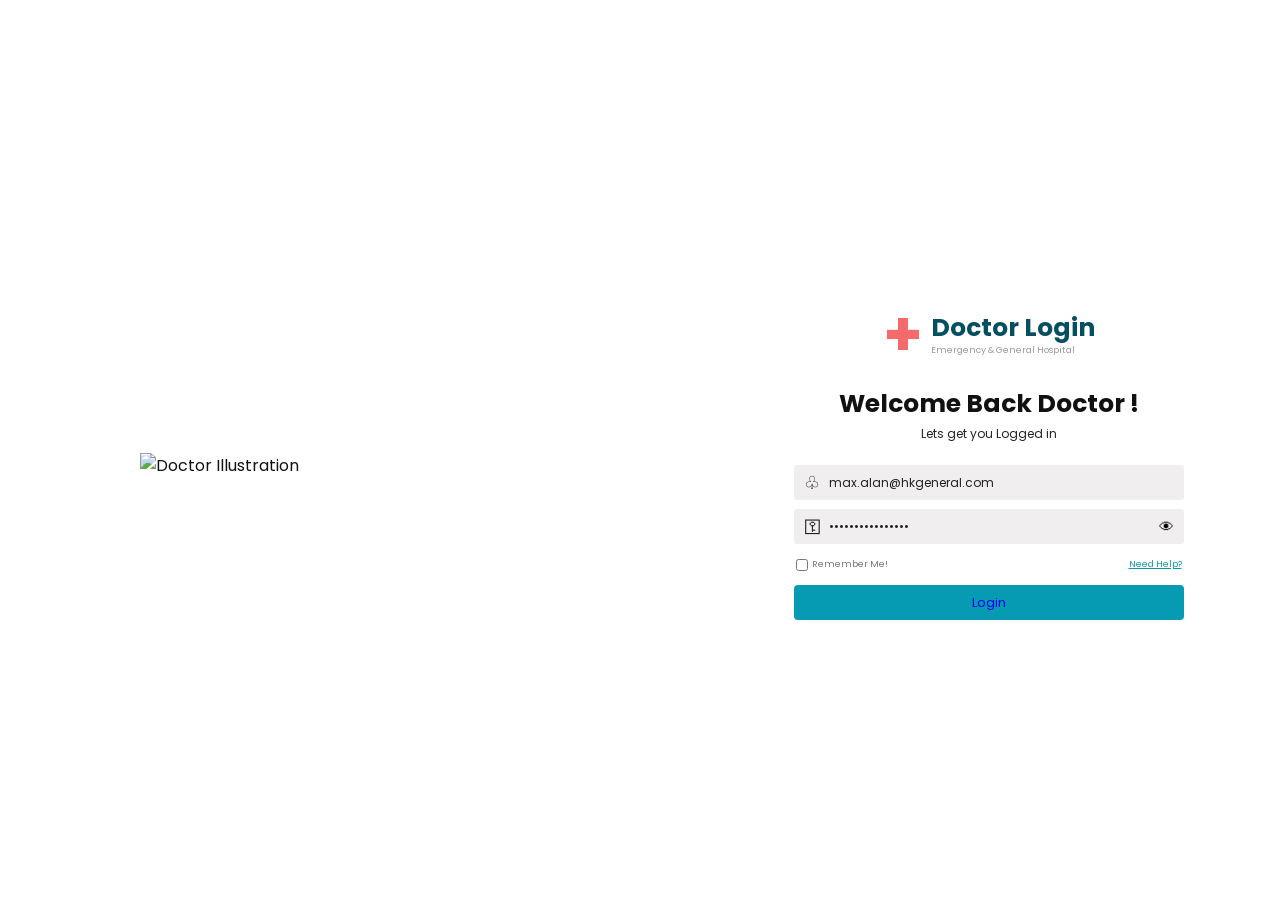
==== Login.html @ 799c015d "Add files via upload" ====
<!DOCTYPE html>
<html lang="en">
<head>
    <meta charset="UTF-8">
    <meta name="viewport" content="width=device-width, initial-scale=1.0">

    <title>Doctor Login</title>

    <link rel="stylesheet" href="login.css">

    <!-- Google Font -->
    <link rel="preconnect" href="https://fonts.googleapis.com">
    <link rel="preconnect" href="https://fonts.gstatic.com" crossorigin>
    <link
        href="https://fonts.googleapis.com/css2?family=Poppins:wght@400;500;600;700&display=swap"
        rel="stylesheet"
    >
</head>

<body>

    <!-- Hospital Logo -->
    <div class="hospital-logo">
    </div>


    <main class="container">

        <!-- LEFT SIDE -->
        <section class="left-section">

            <img
                src="doctor-illustration.png"
                alt="Doctor Illustration"
                class="doctor-image"
            >

        </section>


        <!-- RIGHT SIDE -->
        <section class="login-section">

            <!-- Hospital Logo -->
            <div class="login-logo">

                <div class="plus-large">+</div>

                <div>
                    <h2> Doctor Login </h2>
                    <p>Emergency & General Hospital</p>
                </div>

            </div>


            <!-- Heading -->
            <h1>Welcome Back Doctor !</h1>

            <p class="subtitle">
                Lets get you Logged in
            </p>


            <!-- Email -->
            <div class="input-box">

                <span class="input-icon">♧</span>

                <input
                    type="email"
                    placeholder="max.alan@hkgeneral.com"
                >

            </div>


            <!-- Password -->
            <div class="input-box">

                <span class="input-icon">⚿</span>

                <input
                    type="password"
                    id="password"
                    placeholder="••••••••••••••••"
                >

                <button
                    class="eye-button"
                    onclick="togglePassword()"
                >
                    👁
                </button>

            </div>


            <!-- Remember / Help -->
            <div class="options">

                <label>
                    <input type="checkbox">
                    Remember Me!
                </label>

                <a href="#">
                    Need Help?
                </a>

            </div>


            <!-- Login -->
            <button class="login-button">
                <a style="text-decoration: none;"   href="./index.html">Login</a>
            </button>

        </section>

    </main>


    <script>

        function togglePassword() {

            const password =
                document.getElementById("password");

            if (password.type === "password") {

                password.type = "text";

            } else {

                password.type = "password";

            }

        }

    </script>

</body>
</html>
---- login.css ----
* {
    margin: 0;
    padding: 0;
    box-sizing: border-box;
}


body {
    font-family: "Poppins", sans-serif;
    background: #ffffff;
    min-height: 100vh;
    color: #111;
}


/* =========================
   TOP LEFT LOGO
========================= */

.hospital-logo {
    position: absolute;
    top: 20px;
    left: 43px;

    display: flex;
    flex-direction: column;

    align-items: center;
}


.plus-small {
    color: #f56b6b;

    font-size: 46px;

    font-weight: 700;

    line-height: 35px;
}


.hospital-name {
    color: #075362;

    font-size: 13px;

    font-weight: 700;

    margin-top: 3px;
}


/* =========================
   MAIN CONTAINER
========================= */

.container {
    width: 100%;

    min-height: 100vh;

    display: flex;

    align-items: center;

    justify-content: center;

    gap: 70px;

    padding: 70px 70px 40px;
}


/* =========================
   LEFT SECTION
========================= */

.left-section {
    width: 55%;

    display: flex;

    justify-content: center;

    align-items: center;
}


.doctor-image {
    width: 540px;

    max-width: 100%;

    height: auto;

    object-fit: contain;
}


/* =========================
   RIGHT SECTION
========================= */

.login-section {
    width: 390px;

    display: flex;

    flex-direction: column;

    align-items: stretch;
}


/* =========================
   LOGIN HOSPITAL LOGO
========================= */

.login-logo {
    display: flex;

    align-items: center;

    justify-content: center;

    margin-bottom: 20px;
}


.plus-large {
    color: #f56b6b;

    font-size: 62px;

    font-weight: 700;

    line-height: 50px;

    margin-right: 8px;
}


.login-logo h2 {
    color: #064f60;

    font-size: 25px;

    line-height: 28px;

    font-weight: 700;
}


.login-logo p {
    color: #999;

    font-size: 9px;

    margin-top: 2px;
}


/* =========================
   HEADING
========================= */

.login-section h1 {
    text-align: center;

    font-size: 25px;

    font-weight: 700;

    margin-top: 5px;
}


.subtitle {
    text-align: center;

    font-size: 12px;

    margin-top: 2px;

    margin-bottom: 22px;

    color: #222;
}


/* =========================
   INPUT
========================= */

.input-box {
    width: 100%;

    height: 35px;

    background: #f0eeee;

    margin-bottom: 9px;

    display: flex;

    align-items: center;

    border-radius: 3px;

    padding: 0 10px;
}


.input-icon {
    width: 25px;

    color: #222;

    font-size: 18px;
}


.input-box input {
    flex: 1;

    border: none;

    outline: none;

    background: transparent;

    font-family: "Poppins", sans-serif;

    font-size: 12px;

    color: #222;
}


.input-box input::placeholder {
    color: #222;

    opacity: 1;
}


/* =========================
   EYE BUTTON
========================= */

.eye-button {
    border: none;

    background: transparent;

    cursor: pointer;

    font-size: 15px;
}


/* =========================
   OPTIONS
========================= */

.options {
    display: flex;

    align-items: center;

    justify-content: space-between;

    margin: 5px 2px 14px;

    font-size: 9px;

    color: #777;
}


.options label {
    display: flex;

    align-items: center;

    gap: 4px;
}


.options input {
    width: 12px;

    height: 12px;
}


.options a {
    color: #1595a5;

    text-decoration: underline;
}


/* =========================
   LOGIN BUTTON
========================= */

.login-button {
    width: 100%;

    height: 35px;

    border: none;

    border-radius: 4px;

    background: #079bb3;

    color: white;

    font-family: "Poppins", sans-serif;

    font-size: 13px;

    cursor: pointer;

    transition: 0.3s;
}


.login-button:hover {
    background: #07879b;
}


/* =========================
   ALTERNATIVE LOGIN
========================= */

.alternative {
    text-align: center;

    font-size: 10px;

    color: #888;

    margin: 17px 0 12px;
}


/* =========================
   SOCIAL BUTTONS
========================= */

.social-buttons {
    display: flex;

    gap: 18px;
}


.social {
    flex: 1;

    height: 31px;

    background: white;

    border: 1px solid #0a9caf;

    border-radius: 4px;

    color: #1595a5;

    font-family: "Poppins", sans-serif;

    font-size: 9px;

    cursor: pointer;

    transition: 0.3s;
}


.social span {
    font-weight: 700;

    margin-right: 5px;

    font-size: 14px;
}


.social:hover {
    background: #eefbfc;
}


/* =========================
   RESPONSIVE DESIGN
========================= */

@media (max-width: 900px) {

    .container {
        flex-direction: column;

        gap: 30px;

        padding-top: 100px;
    }


    .left-section {
        width: 100%;
    }


    .doctor-image {
        width: 450px;
    }


    .login-section {
        width: 390px;

        max-width: 90%;
    }
}


@media (max-width: 500px) {

    .hospital-logo {
        left: 20px;
        top: 15px;
    }


    .container {
        padding:
            90px
            20px
            30px;
    }


    .doctor-image {
        width: 350px;
    }


    .login-section {
        width: 100%;
    }


    .login-section h1 {
        font-size: 21px;
    }


    .login-logo h2 {
        font-size: 22px;
    }


    .social-buttons {
        gap: 8px;
    }

}
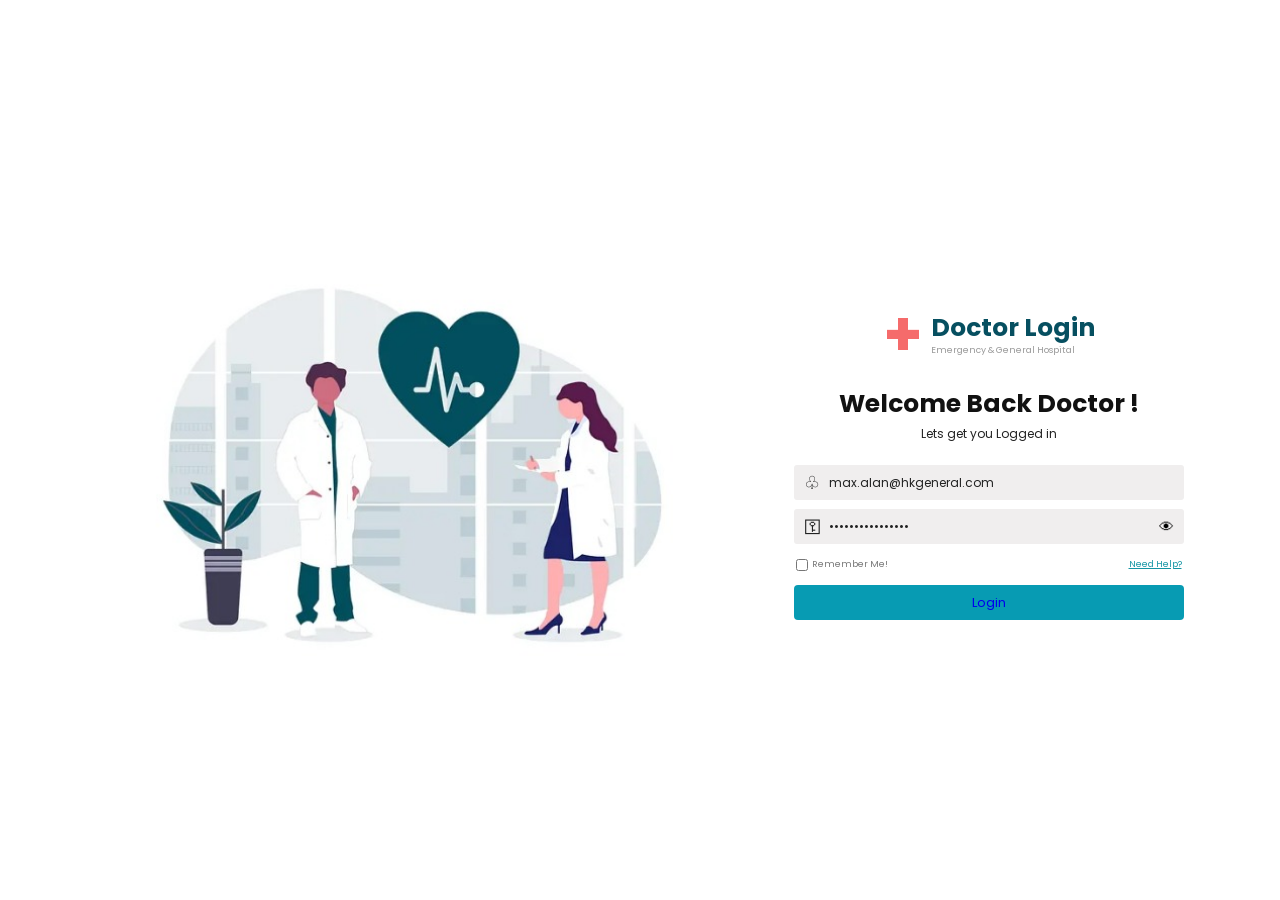
==== commit c0078a0f: "Update Login.html" ====
--- a/Login.html
+++ b/Login.html
@@ -30,7 +30,7 @@
         <section class="left-section">
 
             <img
-                src="doctor-illustration.png"
+                src="image.jpg"
                 alt="Doctor Illustration"
                 class="doctor-image"
             >
@@ -143,4 +143,4 @@
     </script>
 
 </body>
-</html>+</html>
